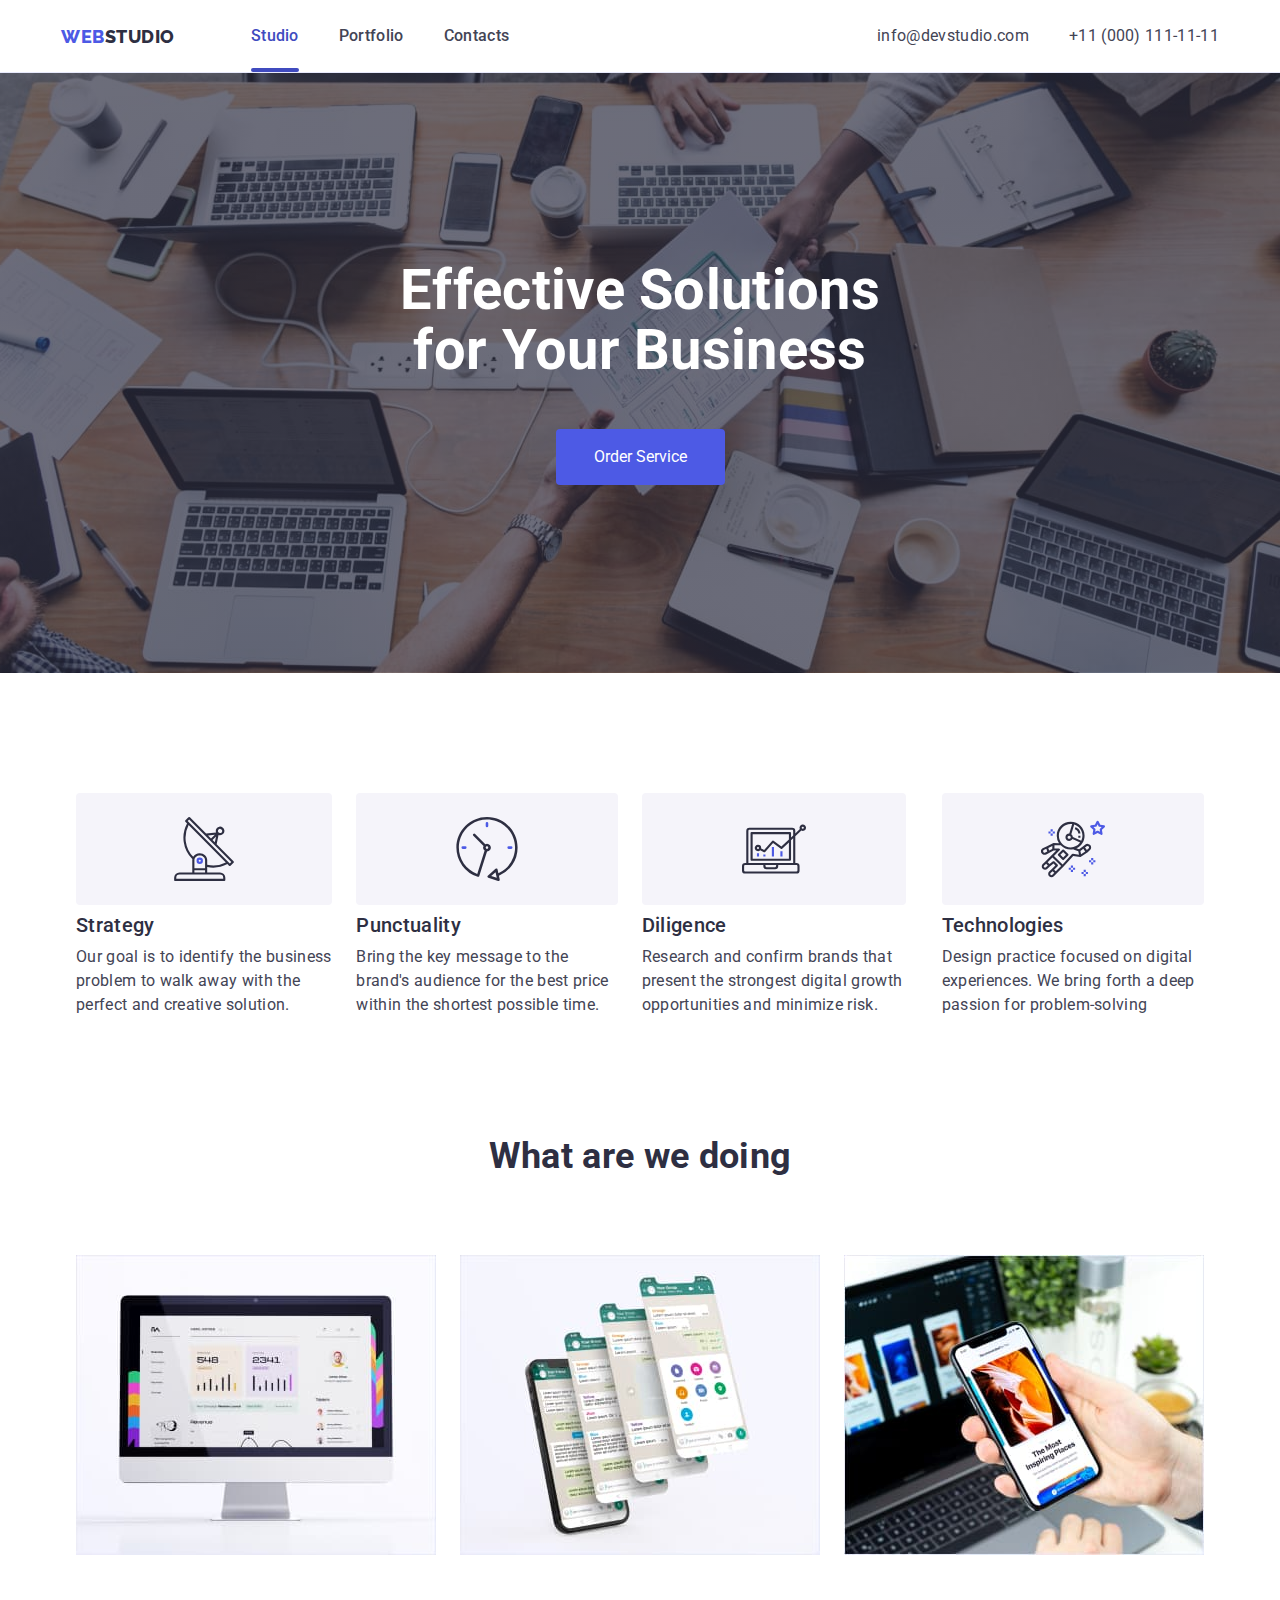
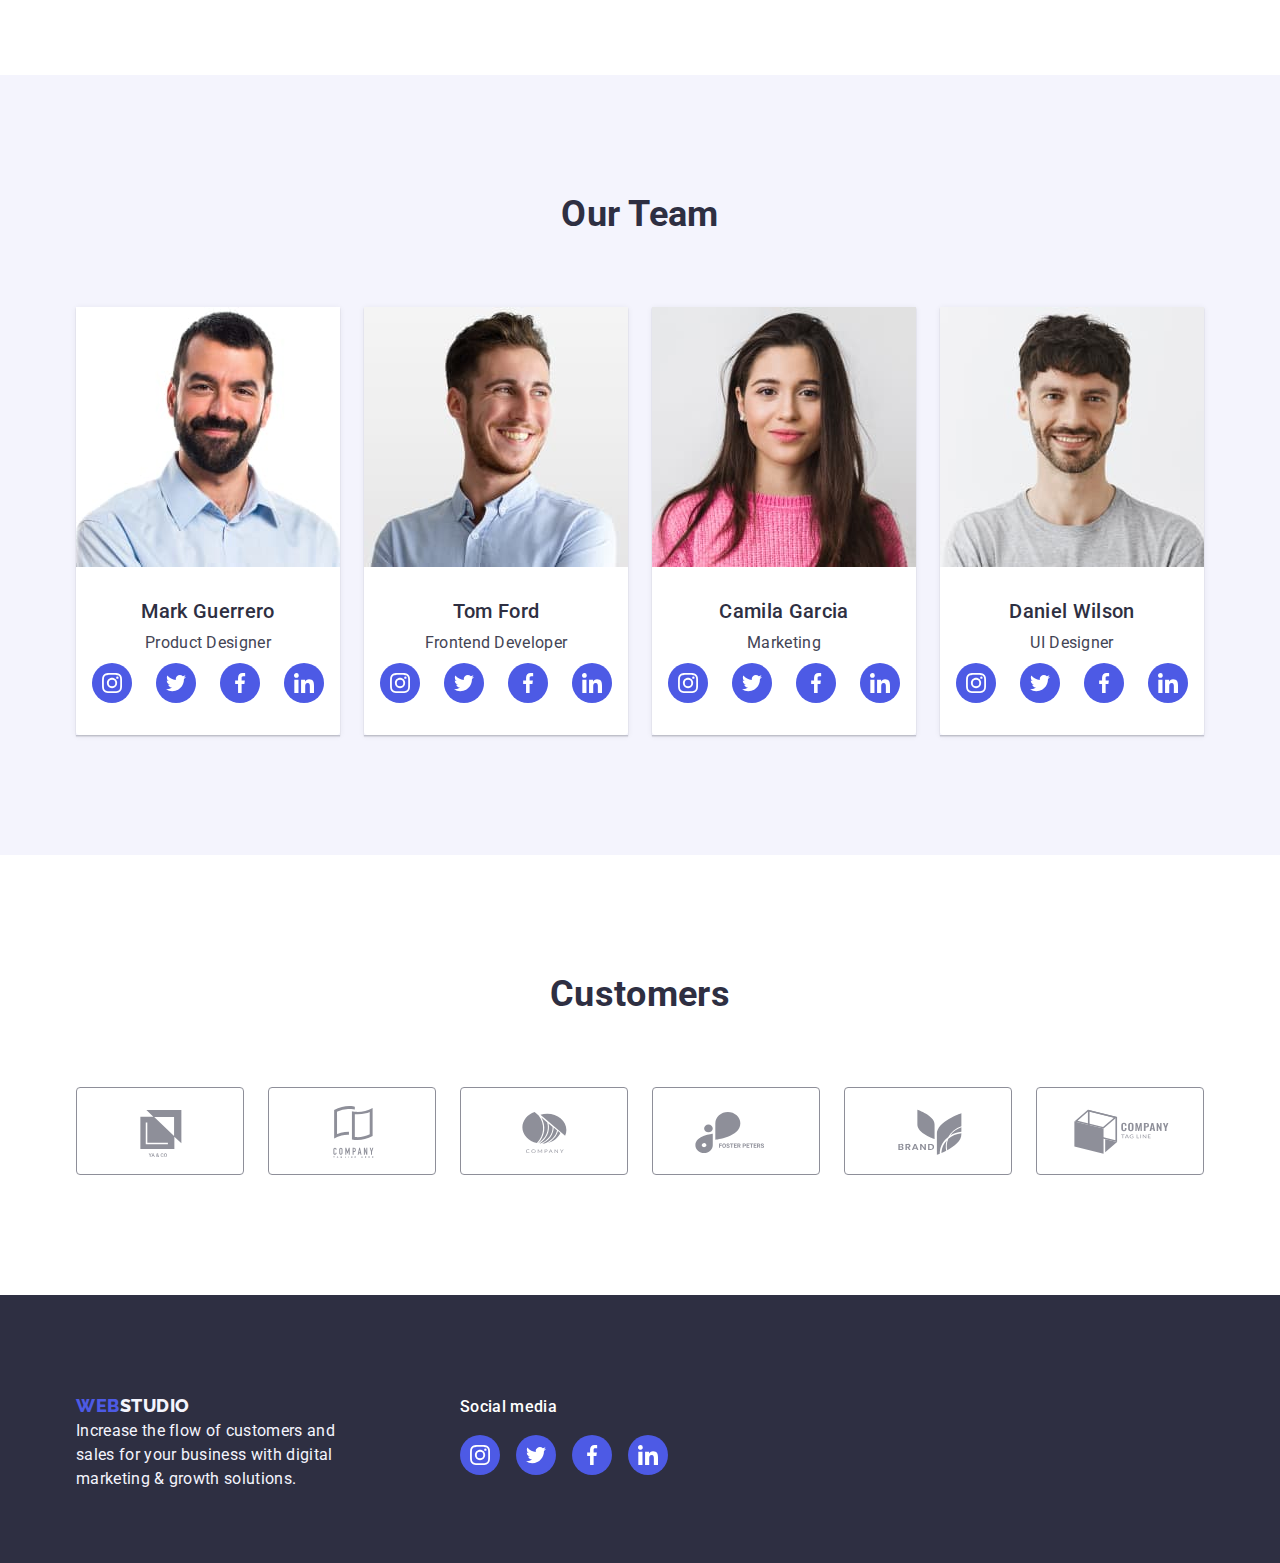
==== index.html @ 6859cef1 "init" ====
<!DOCTYPE html>
<html lang="en">

<head>
  <meta charset="UTF-8">
  <meta name="viewport" content="width=device-width, initial-scale=1.0">

  <!-- Modern-normalizer -->

  <link rel="stylesheet" href="https://cdnjs.cloudflare.com/ajax/libs/modern-normalize/2.0.0/modern-normalize.min.css">
  <!--GOOGLE FONTS-->
  <link rel="stylesheet"
    href="https://fonts.googleapis.com/css2?family=Raleway:wght@800&family=Roboto:wght@400;500;700;900&display=swap">
  <!-- CSS FILE -->
  <link rel="stylesheet" href="./css/styles.css">

  <title>WebStudio</title>
</head>

<body>
  <!-- HEADER -->
  <header class="header">
    <div class="container display-flex">
      <!-- Logo -->
      <a class="logo link-none" href="./index.html"><span>Web</span>Studio</a>
      <!-- NavMenue -->
      <nav class="nav">
        <ul class="nav-list list-none display-flex">
          <li class="nav-list-item ">
            <a class="nav-list-link body-medium-font link-none active" href="./index.html">Studio</a>
          </li>

          <li class="nav-list-item">
            <a class="nav-list-link body-medium-font link-none" href="./portfolio.html">Portfolio</a>
          </li>

          <li class="nav-list-item">
            <a class="nav-list-link body-medium-font link-none" href="#">Contacts</a>
          </li>
        </ul>
      </nav>
      <!-- Contact header -->
      <address class="contacts">
        <ul class="contact-list list-none display-flex">
          <li class="contact-list-item">
            <a class="contact-list-link link-none" href="mailto:info@devstudio.com">info@devstudio.com</a>
          </li>
          <li class="contact-list-item">
            <a class="contact-list-link link-none" href="tel:+110001111111">+11 (000) 111-11-11</a>
          </li>
        </ul>
      </address>
    </div>
  </header>
  <main>
    <!-- HERO -->
    <section class="section hero">

      <div class="container display-flex">
        <h1 class="header-title-font hero-item">Effective Solutions<br>for Your Business</h1>
        <button class="hero-btn hero-item modal-btn" type="button" data-modal-open>Order Service</button>

      </div>
    </section>

    <!-- FEATURES-->
    <section class="features section">
      <div class="container">
        <ul class="list-none display-flex">
          <li class="features-list-item">
            <a class="features-list-link">
              <svg class="icon-antenna" width="64" height="64">
                <use href="./images/svg/icons.svg#icon-antenna"></use>
              </svg>
            </a>
            <h3 class="header-medium-card-font">Strategy</h3>
            <p>
              Our goal is to identify the business problem to walk away with the perfect and creative solution.
            </p>
          </li>
          <li class="features-list-item">
            <a class="features-list-link">
              <svg class="icon-antenna" width="64" height="64">
                <use href="./images/svg/icons.svg#icon-clock"></use>
              </svg>
            </a>
            <h3 class="header-medium-card-font">Punctuality</h3>
            <p>
              Bring the key message to the brand's audience for the best price within the shortest possible time.
            </p>
          </li>
          <li class="features-list-item">
            <a class="features-list-link">
              <svg class="icon-antenna" width="64" height="64">
                <use href="./images/svg/icons.svg#icon-diagram"></use>
              </svg>
            </a>
            <h3 class="header-medium-card-font">Diligence</h3>
            <p>
              Research and confirm brands that present the strongest digital growth opportunities and minimize risk.
            </p>
          </li>
          <li class="features-list-item">
            <a class="features-list-link">
              <svg class="icon-antenna" width="64" height="64">
                <use href="./images/svg/icons.svg#icon-astronaut"></use>
              </svg>
            </a>
            <h3 class="header-medium-card-font">Technologies</h3>
            <p>
              Design practice focused on digital experiences. We bring forth a deep passion for problem-solving
            </p>
          </li>
        </ul>
      </div>
    </section>
    <!-- ABOUT US-->
    <section class="section about-us">
      <div class="container">
        <h2 class="header-section-font">What are we doing</h2>

        <ul class="about-us-list list-none display-flex">
          <li class="about-us-list-item">
            <img src="images/tablet.jpg" alt="tablet" width="360" height="300">
          </li>
          <li class="about-us-list-item">
            <img src="images/iphone.jpg" alt="iphone" width="360" height="300">
          </li>
          <li class="about-us-list-item">
            <img src="images/smartphone.jpg" alt="smartphone" width="360" height="300">
          </li>
        </ul>
      </div>
    </section>
    <!--OUR TEAM-->
    <section class="section team">
      <div class="container">
        <h2 class="header-section-font">Our Team</h2>
        <ul class="team-list list-none display-flex">
          <li class="team-card">
            <img src="images/mark.jpg" alt="Mark Guerrero" width="264" height="260">
            <div class="team-card-title
                ">
              <h3 class="header-medium-card-font">Mark Guerrero</h3>
              <p>Product Designer</p>
              <ul class="social-list list-none display-flex">
                <li class="social-list-item">
                  <a href="" class="social-list-icon">
                    <svg class="social-icon" width="20" height="20">
                      <use href="./images/svg/icons.svg#icon-instagram"></use>
                    </svg>
                  </a>
                </li>
                <li class="social-list-item">
                  <a href="" class="social-list-icon">
                    <svg class="social-icon" width="20" height="20">
                      <use href="./images/svg/icons.svg#icon-twitter"></use>
                    </svg>
                  </a>
                </li>
                <li class="social-list-item">
                  <a href="" class="social-list-icon">
                    <svg class="social-icon" width="20" height="20">
                      <use href="./images/svg/icons.svg#icon-facebook"></use>
                    </svg>
                  </a>
                </li>
                <li class="social-list-item">
                  <a href="" class="social-list-icon">
                    <svg class="social-icon" width="20" height="20">
                      <use href="./images/svg/icons.svg#icon-linkedin"></use>
                    </svg>
                  </a>
                </li>
              </ul>
            </div>

          </li>
          <li class="team-card">
            <img src="images/tom.jpg" alt="Tom Ford" width="264" height="260">
            <div class="team-card-title
                ">
              <h3 class="header-medium-card-font">Tom Ford</h3>
              <p>Frontend Developer</p>
              <ul class="social-list list-none display-flex">
                <li class="social-list-item">
                  <a href="" class="social-list-icon">
                    <svg class="social-icon" width="20" height="20">
                      <use href="./images/svg/icons.svg#icon-instagram"></use>
                    </svg>
                  </a>
                </li>
                <li class="social-list-item">
                  <a href="" class="social-list-icon">
                    <svg class="social-icon" width="20" height="20">
                      <use href="./images/svg/icons.svg#icon-twitter"></use>
                    </svg>
                  </a>
                </li>
                <li class="social-list-item">
                  <a href="" class="social-list-icon">
                    <svg class="social-icon" width="20" height="20">
                      <use href="./images/svg/icons.svg#icon-facebook"></use>
                    </svg>
                  </a>
                </li>
                <li class="social-list-item">
                  <a href="" class="social-list-icon">
                    <svg class="social-icon" width="20" height="20">
                      <use href="./images/svg/icons.svg#icon-linkedin"></use>
                    </svg>
                  </a>
                </li>
              </ul>
            </div>
          </li>
          <li class="team-card">
            <img src="images/camila.jpg" alt="Camila Garcia" width="264" height="260">
            <div class="team-card-title
                ">
              <h3 class="header-medium-card-font">Camila Garcia</h3>
              <p>Marketing</p>
              <ul class="social-list list-none display-flex">
                <li class="social-list-item">
                  <a href="" class="social-list-icon">
                    <svg class="social-icon" width="20" height="20">
                      <use href="./images/svg/icons.svg#icon-instagram"></use>
                    </svg>
                  </a>
                </li>
                <li class="social-list-item">
                  <a href="" class="social-list-icon">
                    <svg class="social-icon" width="20" height="20">
                      <use href="./images/svg/icons.svg#icon-twitter"></use>
                    </svg>
                  </a>
                </li>
                <li class="social-list-item">
                  <a href="" class="social-list-icon">
                    <svg class="social-icon" width="20" height="20">
                      <use href="./images/svg/icons.svg#icon-facebook"></use>
                    </svg>
                  </a>
                </li>
                <li class="social-list-item">
                  <a href="" class="social-list-icon">
                    <svg class="social-icon" width="20" height="20">
                      <use href="./images/svg/icons.svg#icon-linkedin"></use>
                    </svg>
                  </a>
                </li>
              </ul>
            </div>
          </li>
          <li class="team-card">
            <img src="images/daniel.jpg" alt="Daniel Wilson" width="264" height="260">
            <div class="team-card-title
                ">
              <h3 class="header-medium-card-font">Daniel Wilson</h3>
              <p>UI Designer</p>
              <ul class="social-list list-none display-flex">
                <li class="social-list-item">
                  <a href="" class="social-list-icon">
                    <svg class="social-icon" width="20" height="20">
                      <use href="./images/svg/icons.svg#icon-instagram"></use>
                    </svg>
                  </a>
                </li>
                <li class="social-list-item">
                  <a href="" class="social-list-icon">
                    <svg class="social-icon" width="20" height="20">
                      <use href="./images/svg/icons.svg#icon-twitter"></use>
                    </svg>
                  </a>
                </li>
                <li class="social-list-item">
                  <a href="" class="social-list-icon">
                    <svg class="social-icon" width="20" height="20">
                      <use href="./images/svg/icons.svg#icon-facebook"></use>
                    </svg>
                  </a>
                </li>
                <li class="social-list-item">
                  <a href="" class="social-list-icon">
                    <svg class="social-icon" width="20" height="20">
                      <use href="./images/svg/icons.svg#icon-linkedin"></use>
                    </svg>
                  </a>
                </li>
              </ul>
            </div>
          </li>
        </ul>
      </div>
    </section>
    <section class="customers section">
      <div class="container">
        <h2 class="header-section-font center-text">Customers</h2>
        <ul class="customers-list list-none display-flex">
          <li class="customers-list-item">
            <a href="" class="customers-list-icon">
              <svg class="customers-icon" width="104" height="56">
                <use href="./images/svg/icons.svg#icon-logo1"></use>
              </svg>
            </a>
          </li>
          <li class="customers-list-item">
            <a href="" class="customers-list-icon">
              <svg class="customers-icon" width="104" height="56">
                <use href="./images/svg/icons.svg#icon-logo2"></use>
              </svg>
            </a>
          </li>
          <li class="customers-list-item">
            <a href="" class="customers-list-icon">
              <svg class="customers-icon" width="104" height="56">
                <use href="./images/svg/icons.svg#icon-logo3"></use>
              </svg>
            </a>
          </li>
          <li class="customers-list-item">
            <a href="" class="customers-list-icon">
              <svg class="customers-icon" width="104" height="56">
                <use href="./images/svg/icons.svg#icon-logo4"></use>
              </svg>
            </a>
          </li>
          <li class="customers-list-item">
            <a href="" class="customers-list-icon">
              <svg class="customers-icon" width="104" height="56">
                <use href="./images/svg/icons.svg#icon-logo5"></use>
              </svg>
            </a>
          </li>
          <li class="customers-list-item">
            <a href="" class="customers-list-icon">
              <svg class="customers-icon" width="104" height="56">
                <use href="./images/svg/icons.svg#icon-logo6"></use>
              </svg>
            </a>
          </li>
        </ul>
      </div>
    </section>
  </main>
  <!-- FOOTER -->

  <footer class="footer">
    <div class="container display-flex">
      <div class="left-side">
        <a class="logo logo-dark-theme link-none" href="./index.html"><span>Web</span>Studio</a>
        <p class="footer-text">Increase the flow of customers and sales for your business with digital marketing &
          growth solutions.</p>
      </div>
      <div>
        <p class="body-medium-font text-white">Social media</p>
        <ul class="social-list list-none display-flex">
          <li class="social-list-item">
            <a href="" class="social-list-icon">
              <svg class="social-icon" width="20" height="20">
                <use href="./images/svg/icons.svg#icon-instagram"></use>
              </svg>
            </a>
          </li>
          <li class="social-list-item">
            <a href="" class="social-list-icon">
              <svg class="social-icon" width="20" height="20">
                <use href="./images/svg/icons.svg#icon-twitter"></use>
              </svg>
            </a>
          </li>
          <li class="social-list-item">
            <a href="" class="social-list-icon">
              <svg class="social-icon" width="20" height="20">
                <use href="./images/svg/icons.svg#icon-facebook"></use>
              </svg>
            </a>
          </li>
          <li class="social-list-item">
            <a href="" class="social-list-icon">
              <svg class="social-icon" width="20" height="20">
                <use href="./images/svg/icons.svg#icon-linkedin"></use>
              </svg>
            </a>
          </li>
        </ul>
      </div>
    </div>
  </footer>
  <!-- okno modalne -->

  <div class="backdrop is-hidden" data-modal>
    <div class="modal">
      <button type="button" class="modal-btn-close" data-modal-close>
        <svg class="close-black">
          <use href="./images/svg/icons.svg#icon-close-black" width="8" height="8"></use>
        </svg>
      </button>
    </div>
  </div>

  <script src="./js/modal.js"></script>
</body>

</html>
---- css/styles.css ----
:root {
  --main-font: "Roboto", sans-serif;
  --second-font: "Raleway", sans-serif;
  --primary-brand-iris-color: #4d5ae5;
  --dark-navyblue-color: #2e2f42;
  --pressed-state-ocean-color: #404bbf;
  --body-text-slate-color: #434455;
  --subtle-text-lightslate-color: #8e8f99;
  --accent-cornflower-color: #e7e9fc;
  --white-background-header-color: #ffffff;
  --lightmode-cloud-color: #f4f4fd;
  --modal-background-dairy-color: #fcfcfc;
  --succes-valid-green-color: #31d0aa;
  --hero-image-background: rgba(46 47 66 0.7);
}

body {
  font-family: var(--main-font);
  color: var(--body-text-slate-color);
  font-size: 16px;
  line-height: 1.5;
  letter-spacing: 0.02em;
}

h1,
h2,
h3,
ul,
ol,
p {
  padding: 0;
  margin: 0;
}

ul,
ol {
  margin: 0;
  padding: 0;
}

p {
  margin: 0;
  padding: 0;
}

img {
  display: block;
}



/*----Components----*/

/*FONTS*/
.header-title-font {
  font-size: 56px;
  font-weight: 700;
  line-height: 1.07;
  color: var(--white-background-header-color);
  text-align: center;
}

.header-section-font {
  font-size: 36px;
  line-height: 1.11;
  color: var(--dark-navyblue-color)
}

.header-medium-card-font {
  font-size: 20px;
  font-weight: 500;
  line-height: 1.2;
  color: var(--dark-navyblue-color);
}

.body-medium-font {
  font-weight: 500;
  color: var(--dark-navyblue-color);
}

.body-small-text {
  font-size: 12px;
  line-height: 1.16;
  letter-spacing: 0.04em;
}

.button-text {
  font-size: 16px;
  line-height: 1.5;
  font-weight: 500;
  letter-spacing: 0.04em;
  color: var(--primary-brand-iris-color);
}

.link-none {
  text-decoration: none;
  font-style: normal;
}

.list-none {
  list-style: none;
}

.display-flex {
  display: flex;
}

.container {
  max-width: 1158px;
  align-items: center;
  padding: 0 15px;
  margin: 0 auto;
}

.section:not(.portfolio) {
  padding-top: 120px;
}

.section:not(.features) {
  padding-bottom: 120px;
}

.footer .container,
.btn-filters {
  padding-top: 100px;
  padding-bottom: 72px;
  align-items: baseline;
}

.footer-text {
  max-width: 264px;
}

.header {
  border-bottom: 1px solid var(--accent-cornflower-color);
}

.center-text {
  text-align: center;
}

.social-list-icon {
  display: flex;
  align-items: center;
  justify-content: center;
  background-color: var(--primary-brand-iris-color);
  fill: var(--white-background-header-color);
  width: 40px;
  height: 40px;
  border-radius: 50%;

}

.text-white {
  color: var(--white-background-header-color);
}

/*--------LOGO-----------*/
.header .container {
  padding: 24px 0;
}

.logo,
.logo-dark-theme {
  color: var(--dark-navyblue-color);
  font-family: var(--second-font);
  font-weight: 800;
  font-size: 18px;
  line-height: 1.166;
  letter-spacing: 0.03em;
  text-transform: uppercase;

}

.logo>span {
  color: var(--primary-brand-iris-color);
}

.logo-dark-theme {
  color: var(--lightmode-cloud-color);
  margin-bottom: 16px;
}


/*--- Nav Menue + Adress-----*/
.nav-list {
  margin-left: 76px;
  border: none;
}

.nav-list-item {
  position: relative;
  display: block;
}


.nav-list-link {
  color: var(--body-text-slate-color);
  transition: color 250ms cubic-bezier(0.4, 0, 0.2, 1);
}


.nav-list-link::after {
  content: "";
  display: block;
  position: absolute;
  width: 100%;
  height: 4px;
  top: 44px;
  background-color: transparent;
  border-radius: 2px;
  transition: background-color 250ms cubic-bezier(0.4, 0, 0.2, 1);
}

.active {
  color: var(--pressed-state-ocean-color);
}

.nav-list-link.active::after {
  background-color: var(--pressed-state-ocean-color);
}

.nav-list-link:focus.nav-list-link::after{
background-color: var(--pressed-state-ocean-color);

}

.nav-list-link:hover,
.nav-list-link:focus {
  color: var(--pressed-state-ocean-color);
}


.nav-list-item:not(:last-child) {
  margin-right: 40px;
}

.contacts {
  margin-left: auto;
}

.contact-list-item:not(:last-child) {
  margin-right: 40px;
}

.contact-list-link {
  color: var(--body-text-slate-color);
}

.contact-list-link:hover,
.contact-list-link:focus {
  color: var(--pressed-state-ocean-color);
  transition: color 250ms cubic-bezier(0.4, 0, 0.2, 1);
}

/*HERO*/
/* .section .section-hero-background{
    margin:0;
    background-color: var(--dark-navyblue-color); */

.hero .container {
  flex-direction: column;
  padding-top: 68px;
  padding-bottom: 68px;
}

.hero-item:not(:last-child) {
  margin-bottom: 48px;
}

.hero {
  margin: 0 auto;
  ;
  max-width: 1440px;
  background: var(--dark-navyblue-color);
  background-image: linear-gradient(rgba(46, 47, 66, 0.7),
      rgba(46, 47, 66, 0.7)),
    url(../images/people-office.jpg);

  background-position: center;
  background-size: cover;
  background-repeat: no-repeat;
}

.hero-btn {
  width: 169px;
  height: 56px;
  cursor: pointer;
  color: var(--white-background-header-color);
  background: var(--primary-brand-iris-color);
  border-radius: 4px;
  border: none;
}

/* FEATURES */

.features .header-medium-card-font {
  margin-top: 8px;
  margin-bottom: 8px;
}

.features-list-item:not(:last-child) {
  margin-right: 24px;
}

.features-list-link {
  display: flex;
  align-items: center;
  justify-content: center;
  background-color: #f5f4fa;
  max-width: 264px;
  height: 112px;
  border-radius: 4px;

}

/* ABOUT US */

.about-us .header-section-font {
  margin-bottom: 78px;
  text-align: center;
}

.about-us-list {
  justify-content: space-between;
}

/*TEAM*/
.team {
  background-color: var(--lightmode-cloud-color);
}

.team-card-title {
  text-align: center;
  background-color: var(--white-background-header-color);
  padding: 32px 16px;
  border-radius: 0 0 4px 4px;
}


.team .header-section-font {
  margin-bottom: 72px;
  text-align: center;
}

.team .header-medium-card-font {
  margin-bottom: 8px;
}

.team-list {
  justify-content: space-between;
}

.team-card .social-list {
  margin-top: 8px;
}

.team-card .social-list-item:not(:last-child) {
  margin-right: 24px;
}

.team-card {
  box-shadow: 0 1px 6px rgba(46, 47, 66, 0.08),
    0 1px 1px rgba(46, 47, 66, 0.16), 0 2px 1px rgba(46, 47, 66, 0.08);
}

.team-card .social-list-icon:hover,
.team-card .social-list-icon:focus {
  background-color: var(--pressed-state-ocean-color);
  transition: background-color 250ms cubic-bezier(0.4, 0, 0.2, 1);
}

/* Our customers */

.customers-list {
  justify-content: center;
  margin-top: 72px;
}

.customers-list-item:not(:last-child) {
  margin-right: 24px;
}

.customers-list-icon {
  display: flex;
  align-items: center;
  justify-content: center;
  fill: var(--subtle-text-lightslate-color);
  width: 168px;
  height: 88px;
  border: 1px solid var(--subtle-text-lightslate-color);

  border-radius: 4px;
}

.customers-list-icon:hover,
.customers-list-icon:focus {
  border-color: var(--pressed-state-ocean-color);
  fill: var(--pressed-state-ocean-color);
  transition: fill 250ms cubic-bezier(0.4, 0, 0.2, 1),
    border-color 250ms cubic-bezier(0.4, 0, 0.2, 1);
}

/*FOOTER*/
.footer {
  background-color: var(--dark-navyblue-color);
}

.footer-text {
  color: var(--lightmode-cloud-color);
}

.left-side {
  margin-right: 120px;
}

.footer .social-list-icon {
  margin-top: 16px;
}

.footer .social-list-item:not(:last-child) {
  margin-right: 16px;
}

.footer .social-list-icon:hover,
.footer .social-list-icon:focus {
  background-color: var(--succes-valid-green-color);
  transition: background-color 250ms cubic-bezier(0.4, 0, 0.2, 1);
}

/*PORTFOLIO*/
.btn-filter-list {
  justify-content: center;
  align-items: baseline;
}

.button {
  padding: 12px 24px;
  cursor: pointer;
  border-radius: 4px;
  border: 1px solid var(--accent-cornflower-color);
  background-color: var(--lightmode-cloud-color);
}

.button:hover,
.button:focus,
.button:active {
  color: var(--white-background-header-color);
  background-color: var(--pressed-state-ocean-color);
  outline: none;
  box-shadow: 0 3px 1px rgba(0, 0, 0, 0.1),
    0 2px 1px rgba(0, 0, 0, 0.08),
    0 2px 2px rgba(0, 0, 0, 0.12);
  transition: color 250ms cubic-bezier(0.4, 0, 0.2, 1),
    background-color 250ms cubic-bezier(0.4, 0, 0.2, 1),
    box-shadow 250ms cubic-bezier(0.4, 0, 0.2, 1);
}

.btn-filter:not(:last-child) {
  margin-right: 24px;
}

/*PROJECT CARDS*/

.portfolio-list {
  flex-wrap: wrap;
  row-gap: 48px;
  column-gap: 24px;
}

.card-text {

  padding: 32px 16px;
  /* margin: 32px 0; */
  border-right: 1px solid var(--accent-cornflower-color);
  border-left: 1px solid var(--accent-cornflower-color);
  border-bottom: 1px solid var(--accent-cornflower-color);
  
}

.portfolio-list-item .header-medium-card-font {
  margin-bottom: 8px;
}

.portfolio-list-item {
  cursor: pointer;
  margin: 0;
}
.card-img {
  position: relative;
  overflow: hidden;
}
.overlay {
  position: absolute;
  width: 100%;
  height: 100%;
  background-color: var(--primary-brand-iris-color);
  transition: transform 250ms cubic-bezier(0.4, 0, 0.2, 1);
}

.overlay-text {
  color: var(--lightmode-cloud-color);
  padding: 40px 32px;
}

.portfolio-list-item:hover .overlay {
  transform: translate3d(0, -100%, 0);
}


.portfolio-list-item:hover,
.portfolio-list-item:focus {
  box-shadow: 0 1px 6px rgba(46, 47, 66, 0.08), 0 1px 1px rgba(46, 47, 66, 0.16), 0 1px 2px rgba(46, 47, 66, 0.08);;
  transition: box-shadow 250ms cubic-bezier(0.4, 0, 0.2, 1);
}

/* okno modalne */

.backdrop {
  position: fixed;
  top: 0;
  left: 0;
  width: 100%;
  height: 100%;
  background-color: rgba(46, 47, 66, 0.4);
  transition: opacity 0.5s cubic-bezier(0.4, 0, 0.2, 1);
}

.is-hidden {
  opacity: 0;
  pointer-events: none;
}

.modal {
  position: absolute;
  top: 50%;
  left: 50%;
  width: 408px;
  min-height: 584px;
  background-color: #ffffff;
  box-shadow: 0px 1px 3px rgba(0, 0, 0, 0.12), 0px 1px 1px rgba(0, 0, 0, 0.14),
    0px 2px 1px rgba(0, 0, 0, 0.2);
  border-radius: 4px;
  transition: transform 0.5s cubic-bezier(0.4, 0, 0.2, 1), opacity 0.5s cubic-bezier(0.4, 0, 0.2, 1);
  transform: translate3d(-50%, -50%, 0) scale3d(1, 1, 1);
  opacity: 1;
}

.is-hidden .modal {
  transform: translate3d(-50%, -50%, 0) scale3d(0, 0, 0);
  opacity: 0;
}



.modal-btn-close {
  position: absolute;
  top: 24px;
  right: 24px;
  width: 24px;
  height: 24px;
  border-radius: 50%;
  background: var(--accent-cornflower-color);
  border: 1px solid rgba(0, 0, 0, 0.1);
  cursor: pointer;
}

.close-black {
  position: absolute;
  top: 8px;
  left: 8px;
}

.transition-color {
  transition: color 250ms cubic-bezier(0.4, 0, 0.2, 1);
}
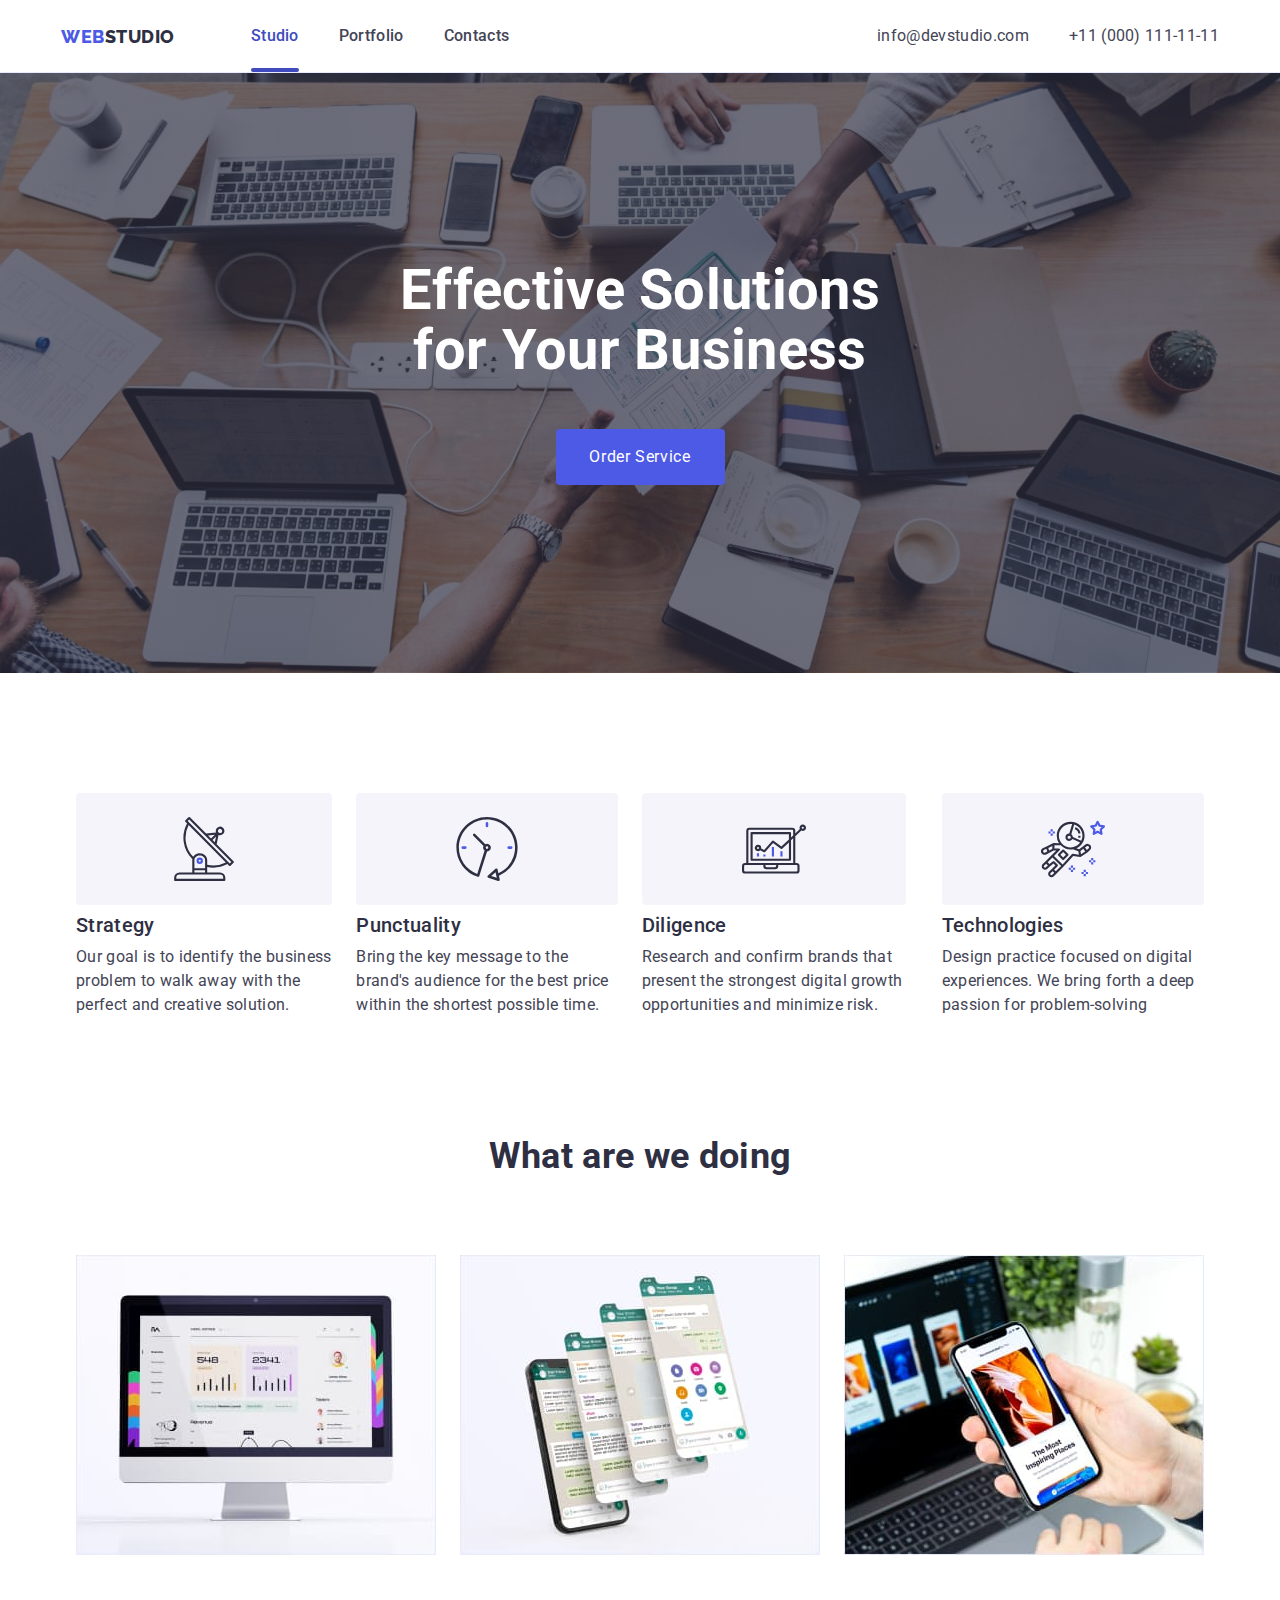
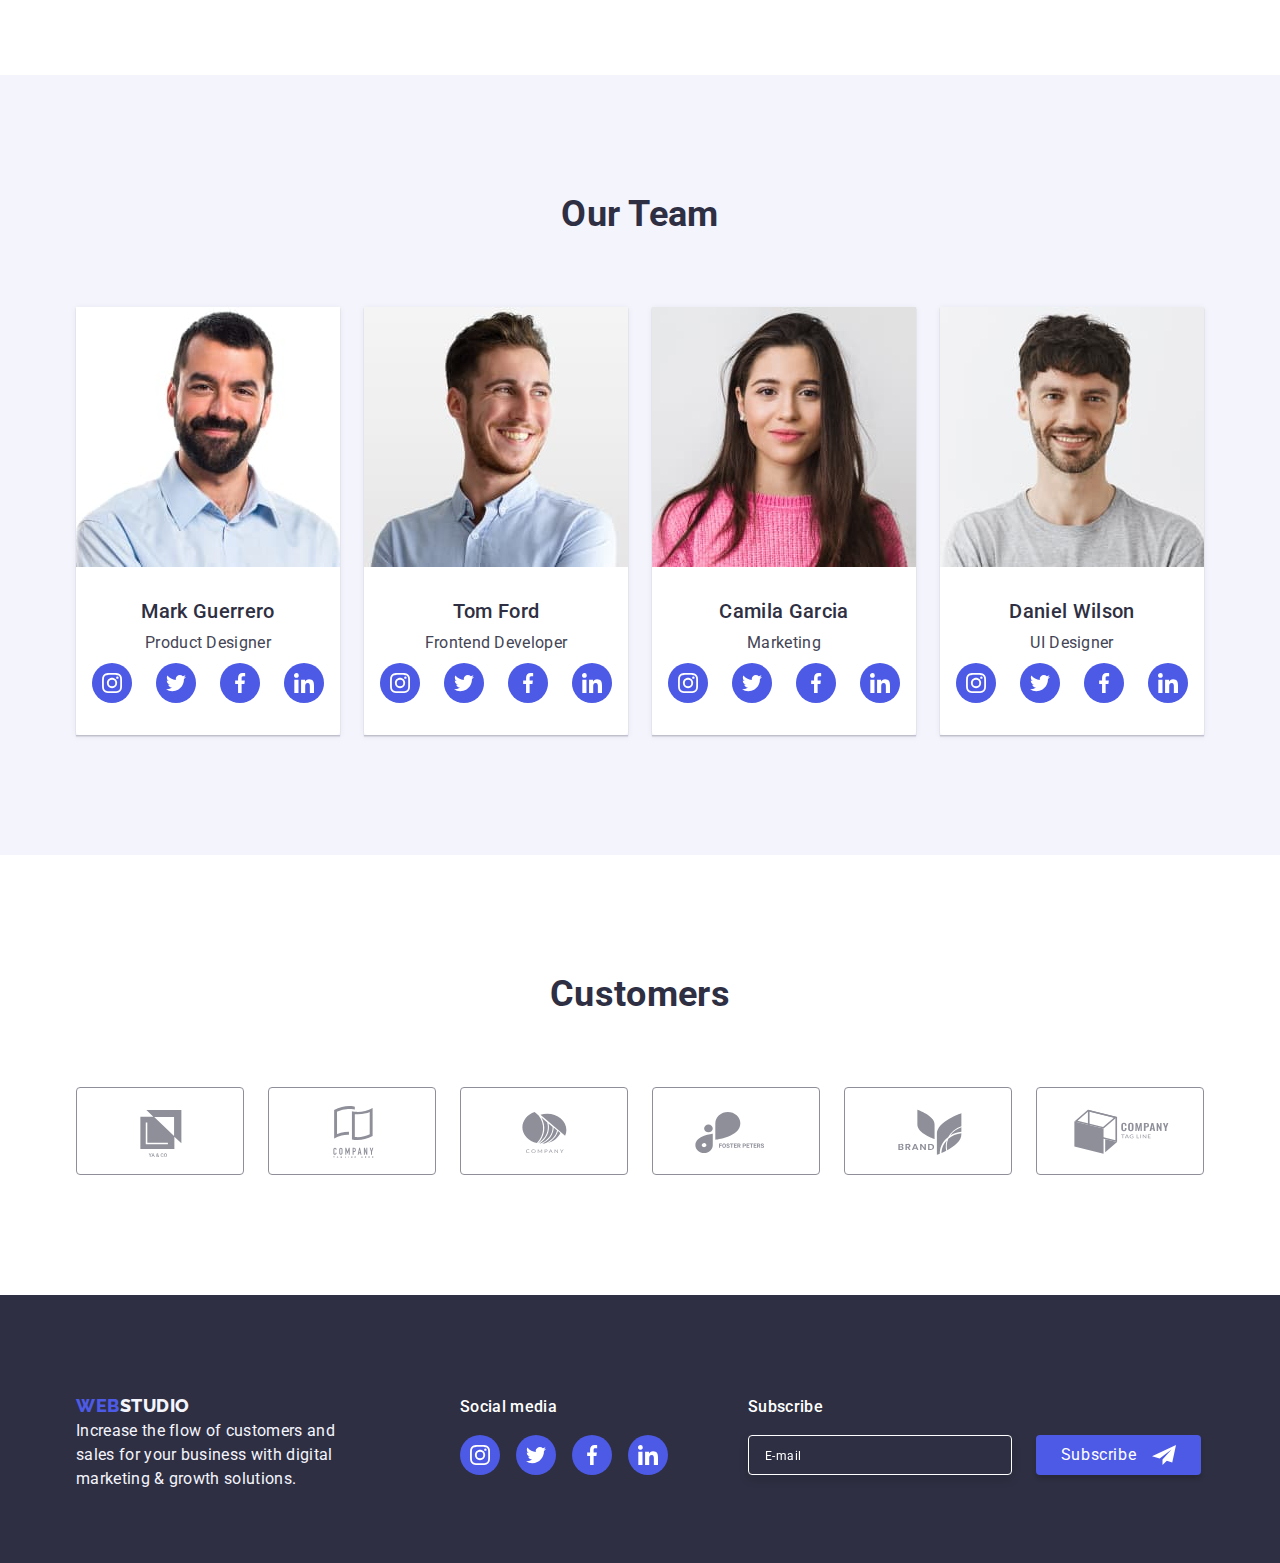
==== commit e620f4f8: "final" ====
--- a/index.html
+++ b/index.html
@@ -58,7 +58,7 @@
 
       <div class="container display-flex">
         <h1 class="header-title-font hero-item">Effective Solutions<br>for Your Business</h1>
-        <button class="hero-btn hero-item modal-btn" type="button" data-modal-open>Order Service</button>
+        <button class="hero-btn hero-item modal-btn button-text" type="button" data-modal-open>Order Service</button>
 
       </div>
     </section>
@@ -385,8 +385,22 @@
           </li>
         </ul>
       </div>
+      <div class="footer-newsletter">
+        <span class="newsletter-title body-medium-font">Subscribe</span>
+        <form class="newsletter-form" name="newsletter-form" autocomplete="on" formvalidate>
+          <label><input class="newsletter-input" type="email" name="email" placeholder="E-mail" /></label>
+
+          <button class="sign-up-btn" type="submit"><span class="button-text email-send-text">Subscribe</span>
+            <svg class="email-send" width="24" height="24">
+              <use href="./images/svg/icons.svg#icon-email-send"></use>
+            </svg>
+          </button>
+        </form>
+      </div>
     </div>
   </footer>
+
+
   <!-- okno modalne -->
 
   <div class="backdrop is-hidden" data-modal>
@@ -396,6 +410,60 @@
           <use href="./images/svg/icons.svg#icon-close-black" width="8" height="8"></use>
         </svg>
       </button>
+
+      <!--FORMULARZ-->
+      <form class="contact-data-form" name="contact-form" autocomplete="on" formvalidate>
+        <div class="contact-form-group" role="group" aria-labelledby="contact-details-request">
+          <p class="contact-data-request body-medium-font" id="contact-data-request">
+            Leave your contacts and we will call you back
+          </p>
+        </div>
+
+        <label class="form-label body-small-text" for="user_name">Name</label>
+        <div class="form-field">
+
+          <svg class="form-icon">
+            <use href="./images/svg/icons.svg#icon-person-black" width="18" height="24"></use>
+          </svg>
+          <input class="form-input body-small-text" type="text" name="name" id="user_name"
+            pattern="^[A-Za-z\s\-']{1,50}$" required>
+        </div>
+
+
+        <label class="form-label body-small-text" for="user_phone">Phone</label>
+        <div class="form-field">
+          <svg class="form-icon">
+            <use href="./images/svg/icons.svg#icon-phone-black" width="18" height="24"></use>
+          </svg>
+          <input class="form-input body-small-text" type="tel" name="phone-number" id="user_phone" pattern="[0-9+]+"
+            maxlength="18" required>
+        </div>
+        <label class="form-label body-small-text" for="user_email">Email</label>
+        <div class="form-field">
+          <svg class="form-icon">
+            <use href="./images/svg/icons.svg#icon-email-black" width="18" height="24"></use>
+          </svg>
+          <input class="form-input body-small-text" type="email" name="email" id="user_email" required>
+        </div>
+        <label class="form-label body-small-text" for="user_comment">Comment</label>
+
+        <textarea class="comment-field body-small-text" name="comment" id="user_comment"
+          placeholder="Text input"></textarea>
+
+        <div class="form-field">
+          <input class="checkbox is-hidden position-absolute" type="checkbox" name="terms-of-use" value="checked"
+            id="user_privacy" required>
+          <label class="privacy-label" for="user_privacy"><svg class="checkbox-icon">
+              <use href="./images/svg/icons.svg#icon-checkbox-3" width="16" height="16"></use>
+            </svg>
+            <div class="user-privacy-text">
+              <p class=" body-small-text">I accept the terms and conditions of the <span><a class="link-text"
+                    href="#">Privacy Policy</a></span></p>
+            </div>
+          </label>
+        </div>
+        <button type="submit" class="modal-btn button-text">Send</button>
+      </form>
     </div>
   </div>
 
--- a/css/styles.css
+++ b/css/styles.css
@@ -11,7 +11,8 @@
   --lightmode-cloud-color: #f4f4fd;
   --modal-background-dairy-color: #fcfcfc;
   --succes-valid-green-color: #31d0aa;
-  --hero-image-background: rgba(46 47 66 0.7);
+  --hero-image-background: rgba(46, 47, 66, 0.7);
+  --navyblue-modal-color: rgba(46, 47, 66, 0.4);
 }
 
 body {
@@ -92,6 +93,13 @@
   color: var(--primary-brand-iris-color);
 }
 
+.link-text {
+  font-size: 12px;
+  line-height: 1.33;
+  letter-spacing: 0.04em;
+  text-decoration: underline;
+}
+
 .link-none {
   text-decoration: none;
   font-style: normal;
@@ -153,6 +161,10 @@
 
 .text-white {
   color: var(--white-background-header-color);
+}
+
+.transition-color {
+  transition: color 250ms cubic-bezier(0.4, 0, 0.2, 1);
 }
 
 /*--------LOGO-----------*/
@@ -220,8 +232,8 @@
   background-color: var(--pressed-state-ocean-color);
 }
 
-.nav-list-link:focus.nav-list-link::after{
-background-color: var(--pressed-state-ocean-color);
+.nav-list-link:focus.nav-list-link::after {
+  background-color: var(--pressed-state-ocean-color);
 
 }
 
@@ -282,14 +294,29 @@
   background-repeat: no-repeat;
 }
 
-.hero-btn {
+.hero-btn,
+.modal-btn {
   width: 169px;
   height: 56px;
+  font-weight: normal;
   cursor: pointer;
   color: var(--white-background-header-color);
   background: var(--primary-brand-iris-color);
   border-radius: 4px;
   border: none;
+  display: flex;
+  align-items: center;
+  text-align: center;
+  justify-content: center;
+  margin: auto;
+
+}
+
+.hero-btn:hover,
+.modal-btn:hover,
+.hero-btn:focus,
+.modal-btn:focus {
+  box-shadow: 0px 4px 4px rgba(0, 0, 0, 0.15);
 }
 
 /* FEATURES */
@@ -426,6 +453,63 @@
 .footer .social-list-icon:focus {
   background-color: var(--succes-valid-green-color);
   transition: background-color 250ms cubic-bezier(0.4, 0, 0.2, 1);
+}
+
+
+/* NEWSLeTtER FOOTER */
+.footer-newsletter {
+  margin-left: 80px;
+}
+
+.newsletter-form {
+  display: flex;
+}
+
+.newsletter-title {
+  display: block;
+  margin-bottom: 16px;
+  color: var(--white-background-header-color);
+}
+
+.newsletter-input::placeholder {
+  font-size: 12px;
+  line-height: 2;
+  letter-spacing: 0.04em;
+  color: var(--white-background-header-color);
+}
+
+.newsletter-input {
+  color: var(--white-background-header-color);
+  display: flex;
+  align-items: center;
+  width: 264px;
+  height: 40px;
+  padding: 8px 16px;
+  border: 1px solid var(--white-background-header-color);
+  background-color: var(--dark-navyblue-color);
+  filter: drop-shadow(0px 4px 4px rgba(0, 0, 0, 0.15));
+  border-radius: 4px;
+}
+
+.sign-up-btn {
+  display: flex;
+  align-items: center;
+  justify-content: center;
+  width: 165px;
+  margin-left: 24px;
+  padding: 8px 24px;
+  outline: none;
+  fill: var(--white-background-header-color);
+  background: var(--primary-brand-iris-color);
+  box-shadow: 0px 4px 4px rgba(0, 0, 0, 0.15);
+  border-radius: 4px;
+  border: none;
+}
+
+.email-send-text {
+  font-weight: normal;
+  color: var(--white-background-header-color);
+  margin-right: 16px;
 }
 
 /*PORTFOLIO*/
@@ -471,11 +555,10 @@
 .card-text {
 
   padding: 32px 16px;
-  /* margin: 32px 0; */
   border-right: 1px solid var(--accent-cornflower-color);
   border-left: 1px solid var(--accent-cornflower-color);
   border-bottom: 1px solid var(--accent-cornflower-color);
-  
+
 }
 
 .portfolio-list-item .header-medium-card-font {
@@ -486,10 +569,12 @@
   cursor: pointer;
   margin: 0;
 }
+
 .card-img {
   position: relative;
   overflow: hidden;
 }
+
 .overlay {
   position: absolute;
   width: 100%;
@@ -510,7 +595,8 @@
 
 .portfolio-list-item:hover,
 .portfolio-list-item:focus {
-  box-shadow: 0 1px 6px rgba(46, 47, 66, 0.08), 0 1px 1px rgba(46, 47, 66, 0.16), 0 1px 2px rgba(46, 47, 66, 0.08);;
+  box-shadow: 0 1px 6px rgba(46, 47, 66, 0.08), 0 1px 1px rgba(46, 47, 66, 0.16), 0 1px 2px rgba(46, 47, 66, 0.08);
+  ;
   transition: box-shadow 250ms cubic-bezier(0.4, 0, 0.2, 1);
 }
 
@@ -537,6 +623,7 @@
   left: 50%;
   width: 408px;
   min-height: 584px;
+  padding: 24px;
   background-color: #ffffff;
   box-shadow: 0px 1px 3px rgba(0, 0, 0, 0.12), 0px 1px 1px rgba(0, 0, 0, 0.14),
     0px 2px 1px rgba(0, 0, 0, 0.2);
@@ -571,6 +658,117 @@
   left: 8px;
 }
 
-.transition-color {
-  transition: color 250ms cubic-bezier(0.4, 0, 0.2, 1);
+/* FORMULARZ KONTAKTOWY CSS */
+
+.contact-data-form {
+  display: flex;
+  flex-direction: column;
+  flex-grow: 50%;
+  background-color: var(--modal-background-dairy-color);
+}
+
+.contact-data-form:last-of-type {
+  align-self: center;
+}
+
+.contact-data-request {
+  text-align: center;
+  margin-top: 48px;
+  margin-bottom: 16px;
+}
+
+
+
+.form-field {
+  position: relative;
+  margin-bottom: 8px;
+  margin-top: 4px;
+}
+
+/* #input */
+
+.form-input {
+  width: 100%;
+  height: 40px;
+  padding: 8px 16px 8px 36px;
+  background-color: var(--modal-background-dairy-color);
+  border: 1px solid var(--navyblue-modal-color);
+  box-sizing: border-box;
+  border-radius: 4px;
+  transition: border 250ms cubic-bezier(0.4, 0, 0.2, 1);
+}
+
+.form-icon {
+  position: absolute;
+  top: 8px;
+  left: 16px;
+  width: 24px;
+  height: 18px;
+  display: block;
+  transition: fill 250ms cubic-bezier(0.4, 0, 0.2, 1);
+}
+
+
+.form-input.body-small-text:focus {
+  border-color: var(--primary-brand-iris-color);
+  outline: none;
+}
+
+.comment-field:focus,
+.form-field:focus-within {
+  fill: var(--primary-brand-iris-color);
+  border-color: var(--primary-brand-iris-color);
+  outline: none;
+}
+
+.comment-field {
+
+
+  width: 100%;
+  height: 120px;
+  background-color: var(--modal-background-dairy-color);
+  border: 1px solid var(--navyblue-modal-color);
+  border-radius: 4px;
+  padding: 8px 16px;
+  margin-top: 4px;
+  resize: none;
+  transition: border 250ms cubic-bezier(0.4, 0, 0.2, 1);
+}
+
+.comment-field::placeholder {
+  color: var(--navyblue-modal-color);
+}
+
+.privacy-label {
+  display: inline-flex;
+  margin-top: 16px;
+  align-items: center;
+}
+
+/* .user-privacy-text {
+  margin-bottom: 24px;
+} */
+.link-text {
+  color: var(--primary-brand-iris-color);
+}
+
+.position-absolute {
+  position: absolute;
+}
+
+.checkbox-icon {
+  fill: var(--white-background-header-color);
+  border-radius: 2px;
+  width: 16px;
+  height: 16px;
+  border: 1px solid var(--navyblue-modal-color);
+  margin-right: 8px;
+}
+
+.checkbox:checked+.privacy-label>.checkbox-icon {
+  fill: var(--pressed-state-ocean-color);
+  background-color: var(--pressed-state-ocean-color);
+  border: none;
+  border-radius: 2px;
+  transition: background-color 250ms cubic-bezier(0.4, 0, 0.2, 1);
 }